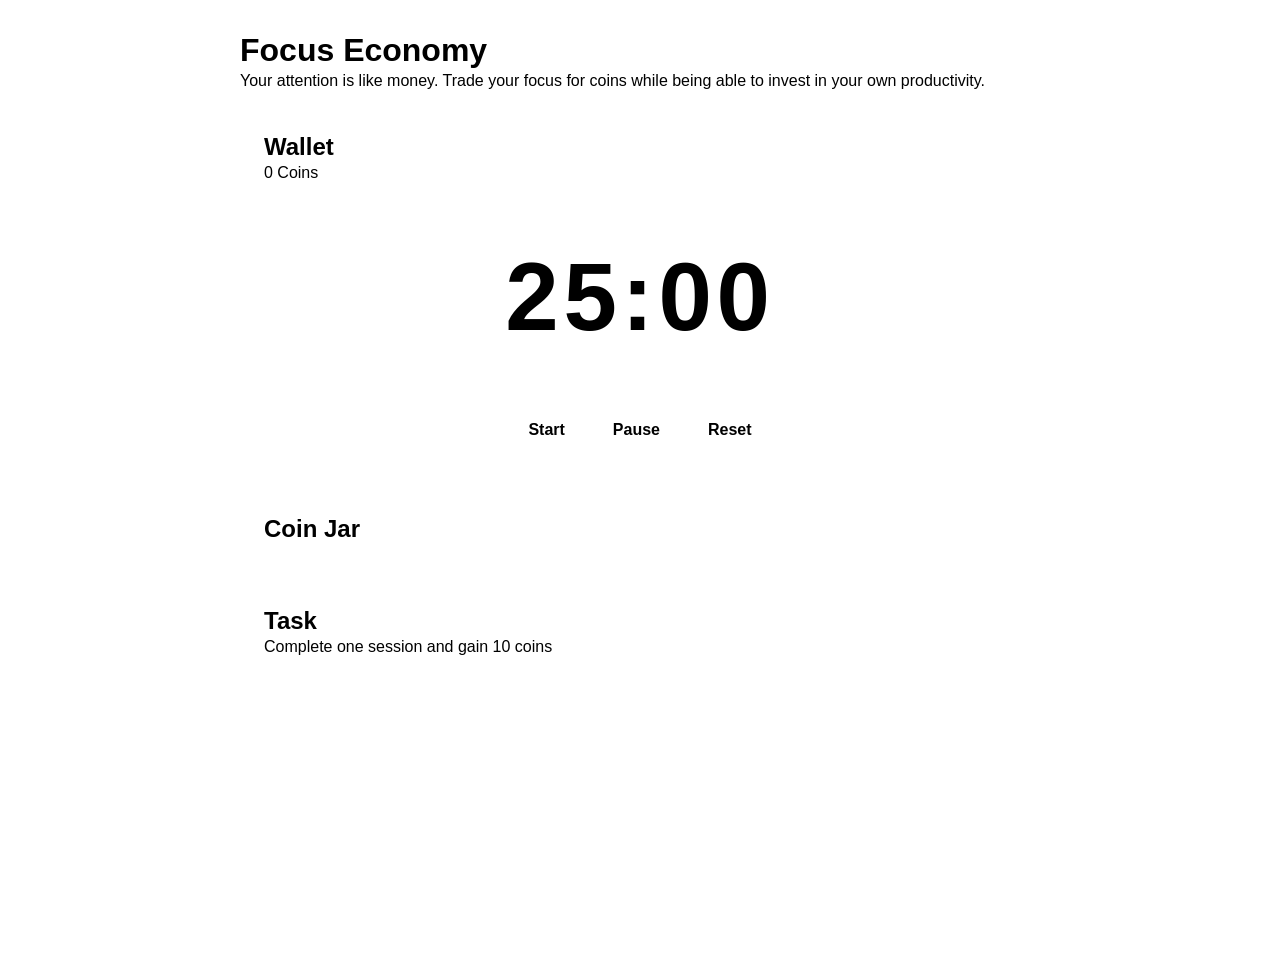
==== index.html @ 4fd49711 "part of style css and figuring out designs" ====
<!DOCTYPE html>
<html lang="en">
    <head>
        <meta charset="UTF-8">
        <meta name="viewport" content="width=device-width, initial-scale=1.0">
        <link rel="stylesheet" href="style.css">
        <title>Focus Economy</title>
    </head>
    <body>
        <main class="container">
            <h1> Focus Economy </h1>
        <p> Your attention is like money. 
            Trade your focus for coins while being able
            to invest in your own productivity.
        </p>
        </div>
       <section class="wallet">
        <h2> Wallet </h2>
        <p id="cointBalance"> 0 Coins </p>
       </section>

       <section class="timer">
         <h2 id="timerDisplay"> 25:00 </h2>  
       </section>

       <section class="controls">
        <button id="startButton"> Start </button>
        <button id="pauseButton"> Pause </button>
        <button id="resetButton"> Reset </button>
       </section>

       <section class="coinJar">
        <h2> Coin Jar </h2>
       </section>

       <section class="tasks">
        <h2> Task </h2>
        <p> Complete one session and gain 10 coins</p>
       </section>
       </main>

       <script src="script.js"></script>
    </body>
</html>
---- style.css ----
/* 1. Reset / global styles */
box-sizing: border-box;
:root {
    --background: #fff6e5;
    --surface: #fffaf0;
    --text: #1f2b23;
    --coin: #ffc13c;
    --border: #dbd3c4;
}
/* 2. Body */
body {
    background-color: var(--background);
    color: var(--text);
    font-family: 'Poppins', sans-serif;
    margin: 0;
    padding: 2rem;
    min-height: 100vh;
}

/* 3. Main container */
.container {
    width: min(100%, 800px);
    margin-inline: auto;
}

/* 4. Typography */
h1, h2, h3, h4, h5, h6 {
    margin: 0;
    font-weight: 600;
}
p {
    margin: 0;
    line-height: 1.5;
}

/* 5. Sections / cards */
section {
margin-top: 1rem; 
padding: 1.5rem;
background: var(--surface);
border: 1px solid var(--border);
border-radius: 8px;
}


/* 6. Timer */
.timer {
    font-size: 2rem;
    text-align: center;
    margin-bottom: 1rem;
}

#timerDisplay {
  margin: 0;
  color: var(--primary);
  font-size: clamp(3.5rem, 12vw, 6rem);
  font-weight: 700;
  line-height: 1;
  letter-spacing: 0.05em;
  font-variant-numeric: tabular-nums;
} /* ai line here */

/* 7. Buttons */
.controls {
    display: flex;
    justify-content: center;
    gap: 0.8 rem;
    margin-top: 1rem;
}

.controls button {
    padding: 12px 24px;

    background-color: var(--surface);
    color: var(--text);
    border: 1px solid var(--border);
    border-radius: 18px;
    font-size: 16px;
    font-weight: bold;
    cursor: pointer;
    transition: background-color 0.3s, color 0.3s;
}

#startbutton {
    background-color: var(--coin);
    color: ivory;
}

.controls button:hover {
    opacity: 0.8;
}

.controls button:active {
    transform: scale(0.98);
}

.controls button:focus {
    outline: 3px solid var(--coin);
}
/* 8. Coin jar */

/* 9. Responsive design */
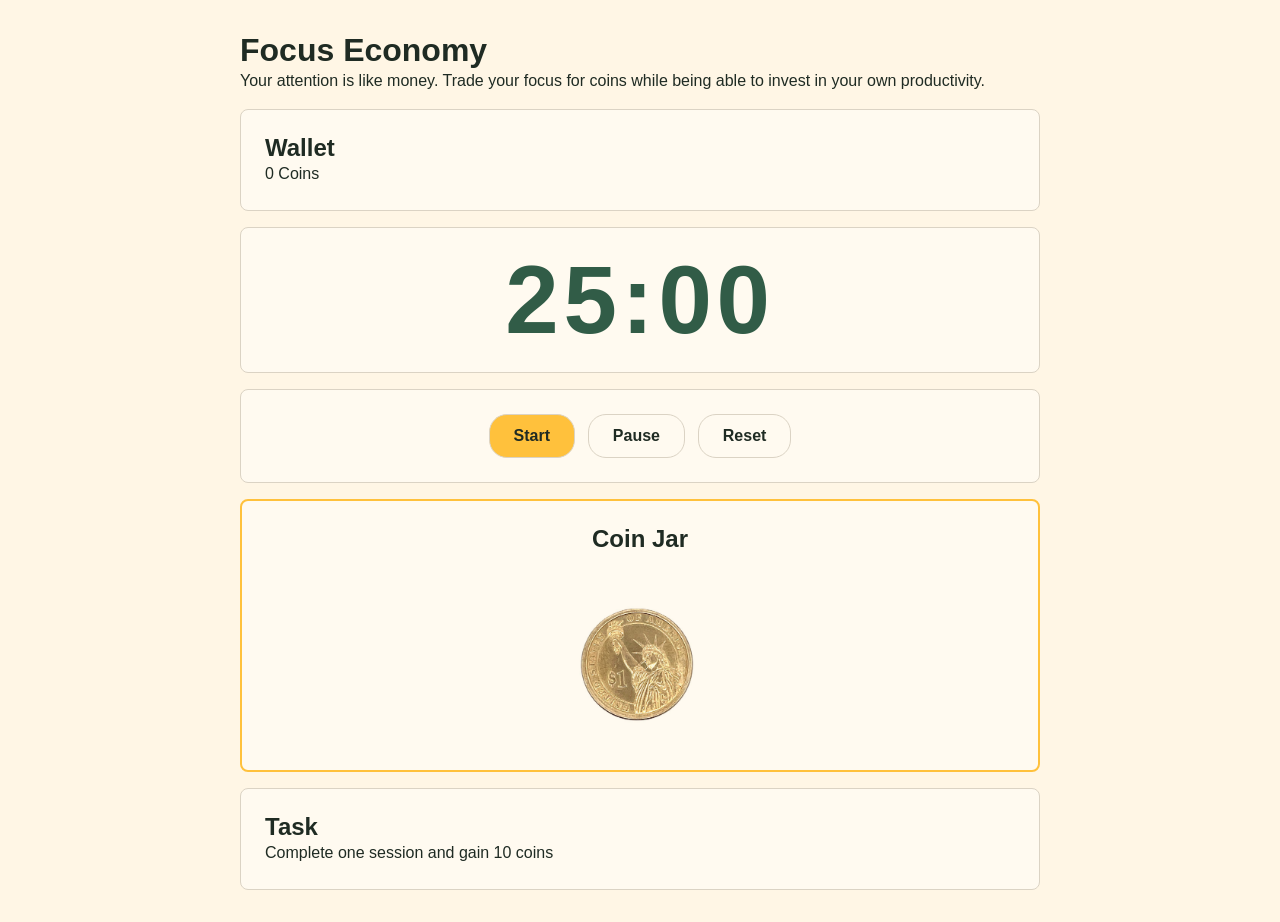
==== commit 02df8a66: "worked on js, debug, lot of debugging, and added coins" ====
--- a/index.html
+++ b/index.html
@@ -8,15 +8,17 @@
     </head>
     <body>
         <main class="container">
+          <header class="intro">
             <h1> Focus Economy </h1>
-        <p> Your attention is like money. 
-            Trade your focus for coins while being able
-            to invest in your own productivity.
-        </p>
-        </div>
+            <p> Your attention is like money.
+                Trade your focus for coins while being able
+                to invest in your own productivity.
+            </p>
+          </header>
+
        <section class="wallet">
         <h2> Wallet </h2>
-        <p id="cointBalance"> 0 Coins </p>
+        <p id="coinBalance"> 0 Coins </p>
        </section>
 
        <section class="timer">
@@ -31,6 +33,7 @@
 
        <section class="coinJar">
         <h2> Coin Jar </h2>
+        <img src="assets/asset1.jpg" alt="Gold one-dollar coin" class="coinImage">
        </section>
 
        <section class="tasks">
@@ -41,4 +44,4 @@
 
        <script src="script.js"></script>
     </body>
-</html>+</html>
--- a/style.css
+++ b/style.css
@@ -1,9 +1,12 @@
 /* 1. Reset / global styles */
-box-sizing: border-box;
+* {
+    box-sizing: border-box;
+}
 :root {
     --background: #fff6e5;
     --surface: #fffaf0;
     --text: #1f2b23;
+    --primary: #315c47;
     --coin: #ffc13c;
     --border: #dbd3c4;
 }
@@ -64,7 +67,7 @@
 .controls {
     display: flex;
     justify-content: center;
-    gap: 0.8 rem;
+    gap: 0.8rem;
     margin-top: 1rem;
 }
 
@@ -81,9 +84,9 @@
     transition: background-color 0.3s, color 0.3s;
 }
 
-#startbutton {
+#startButton {
     background-color: var(--coin);
-    color: ivory;
+    color: var(--text);
 }
 
 .controls button:hover {
@@ -98,5 +101,44 @@
     outline: 3px solid var(--coin);
 }
 /* 8. Coin jar */
+.coinJar {
+    min-height: 100px;
+    text-align: center;
+    border: 2px solid var(--coin);
+}
 
-/* 9. Responsive design */+.coinJar h2 {
+    margin: 0;
+}
+/* Coin image */
+.coinImage {
+    display: block;
+    width: 140px;
+    height: auto;
+    margin: 20px auto 0;
+    mix-blend-mode: multiply;
+}
+
+/* 9. Responsive design */
+/*line 126 to 146 was entirely written by ai to add mobile experience */
+@media (max-width: 600px) {
+  body {
+    padding: 15px;
+  }
+
+  section {
+    padding: 20px;
+  }
+
+  #timerDisplay {
+    font-size: 55px;
+  }
+
+  .controls {
+    flex-direction: column;
+  }
+
+  .controls button {
+    width: 100%;
+  }
+}
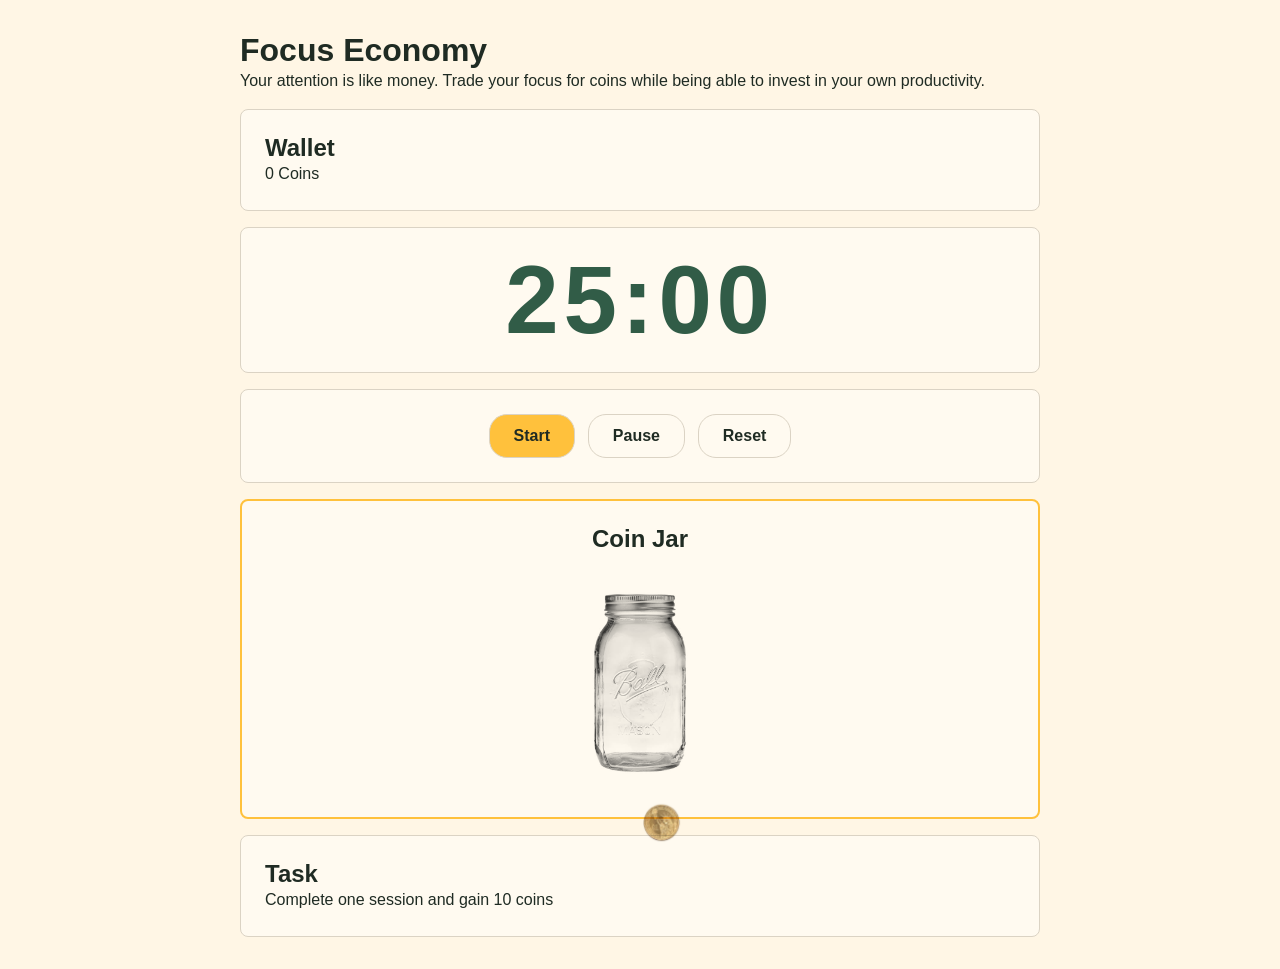
==== commit 6de4b1f3: "broke my code" ====
--- a/index.html
+++ b/index.html
@@ -33,7 +33,10 @@
 
        <section class="coinJar">
         <h2> Coin Jar </h2>
-        <img src="assets/asset1.jpg" alt="Gold one-dollar coin" class="coinImage">
+       <div class="jar">
+        <img src="assets/asset2.jpg" alt="coin jar" class="jarImage">
+        <img src="assets/asset1.jpg" alt="coin" class="coinImage">
+       </div>
        </section>
 
        <section class="tasks">
--- a/style.css
+++ b/style.css
@@ -111,14 +111,29 @@
     margin: 0;
 }
 /* Coin image */
-.coinImage {
+.jar {
+    position: relative;
+    width: 220px;
+    margin: 20px auto 0;
+}
+
+.jarImage {
     display: block;
-    width: 140px;
+    width: 100%;
     height: auto;
-    margin: 20px auto 0;
     mix-blend-mode: multiply;
 }
 
+#coinsInJar {
+    position: absolute;
+    inset: 0;
+}
+.coinImage {
+    position: absolute;
+    width: 45px;
+    height: auto;
+    mix-blend-mode: multiply;
+}
 /* 9. Responsive design */
 /*line 126 to 146 was entirely written by ai to add mobile experience */
 @media (max-width: 600px) {
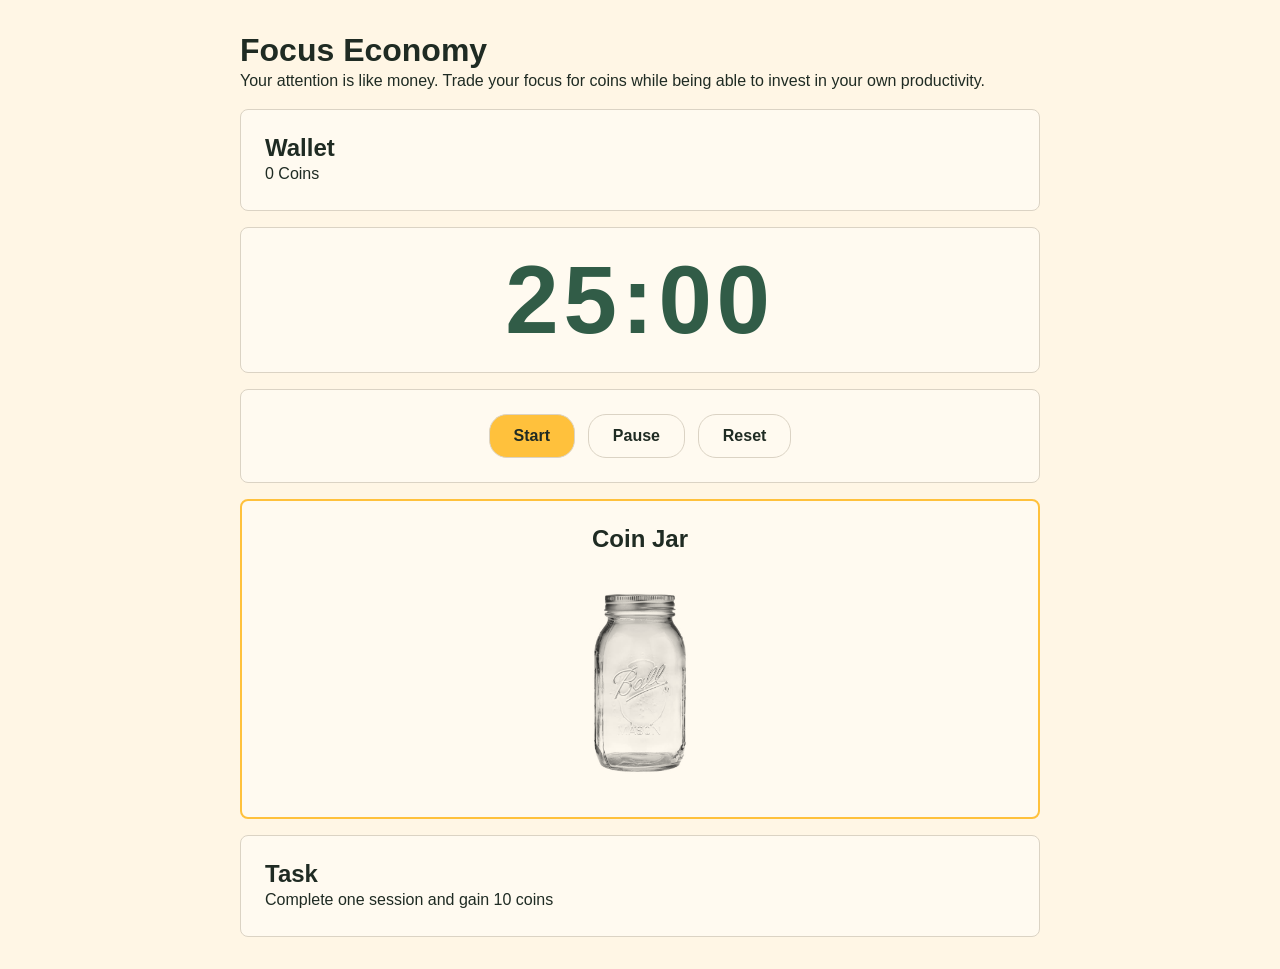
==== commit fd16f4ea: "try to debug debug and more debug had ai look over my code to debug as well" ====
--- a/index.html
+++ b/index.html
@@ -35,7 +35,7 @@
         <h2> Coin Jar </h2>
        <div class="jar">
         <img src="assets/asset2.jpg" alt="coin jar" class="jarImage">
-        <img src="assets/asset1.jpg" alt="coin" class="coinImage">
+        <div id="coinsInJar"></div>
        </div>
        </section>
 
--- a/style.css
+++ b/style.css
@@ -126,11 +126,19 @@
 
 #coinsInJar {
     position: absolute;
-    inset: 0;
+    left: 35px;
+    bottom: 30px;
+    width: 150px;
+    height: 160px;
+    display: flex;
+    flex-wrap: wrap-reverse;
+    justify-content: center;
+    align-content: flex-start;
+    overflow: hidden;
 }
+
 .coinImage {
-    position: absolute;
-    width: 45px;
+    width: 40px;
     height: auto;
     mix-blend-mode: multiply;
 }
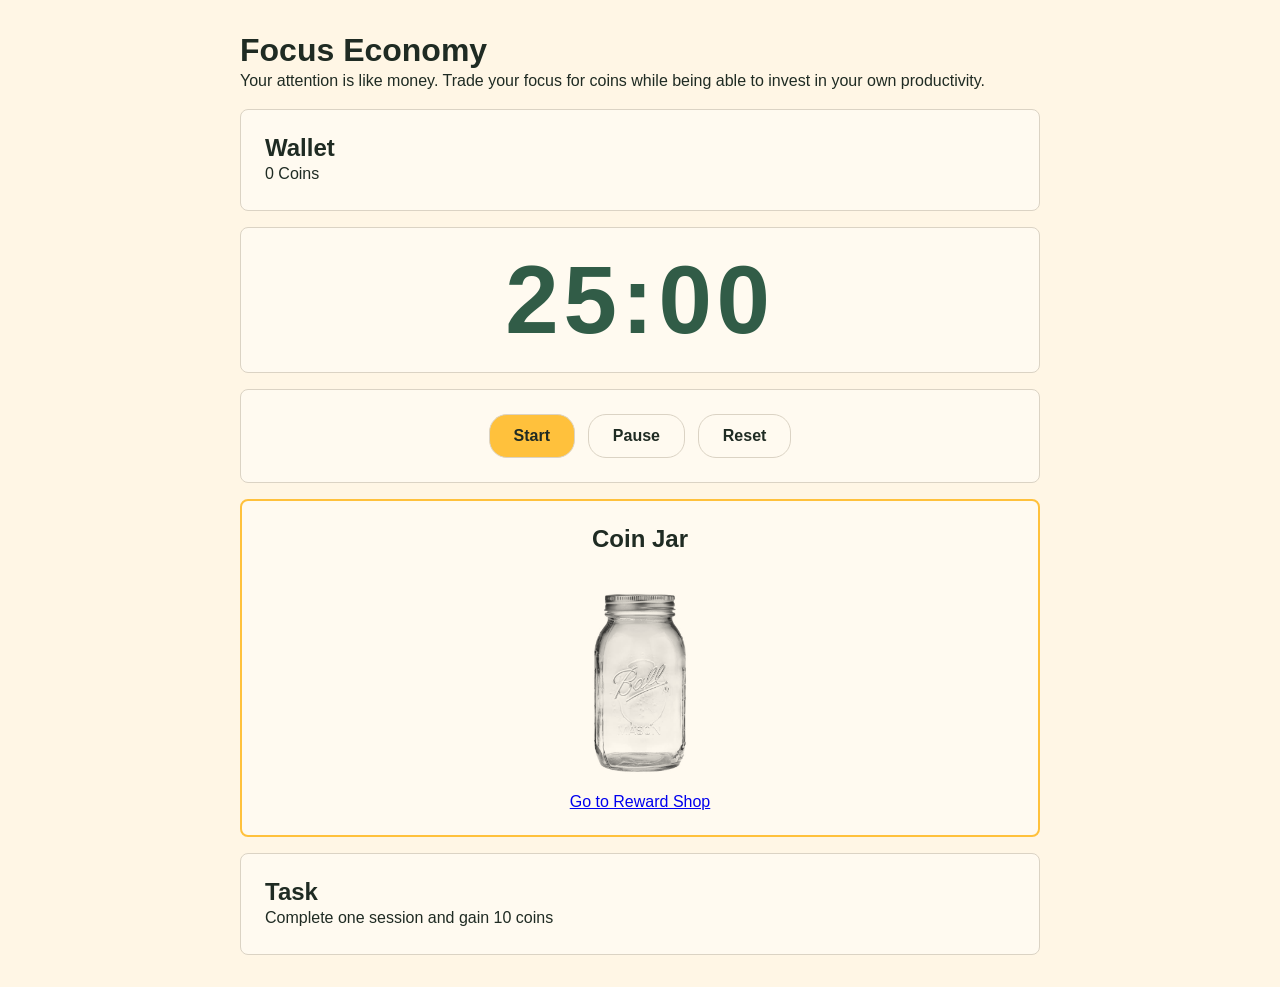
==== commit b655a372: "added shop" ====
--- a/index.html
+++ b/index.html
@@ -33,10 +33,11 @@
 
        <section class="coinJar">
         <h2> Coin Jar </h2>
-       <div class="jar">
-        <img src="assets/asset2.jpg" alt="coin jar" class="jarImage">
-        <div id="coinsInJar"></div>
-       </div>
+         <div class="jar">
+    <img src="assets/asset2.jpg" alt="coin jar" class="jarImage">
+    <div id="coinsInJar"></div>
+     </div> 
+        <a href="shop.html"> Go to Reward Shop </a>
        </section>
 
        <section class="tasks">
